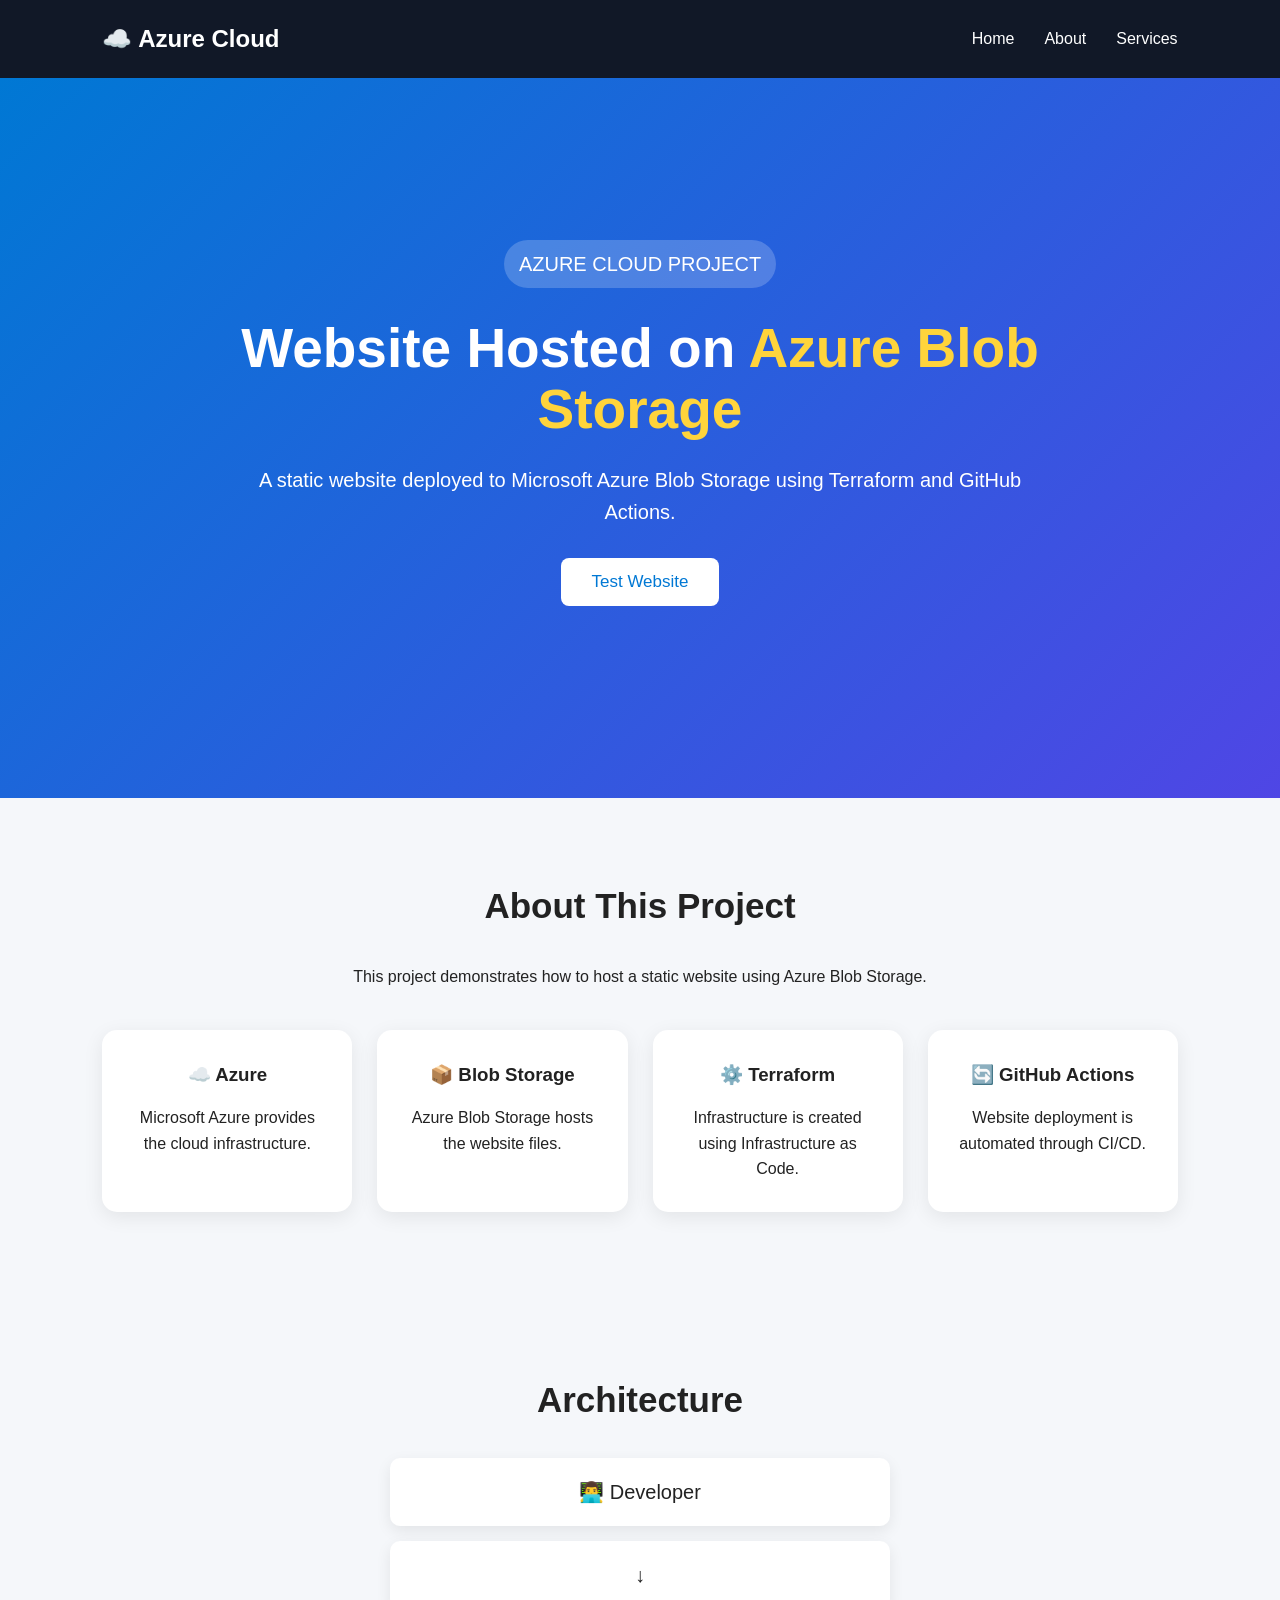
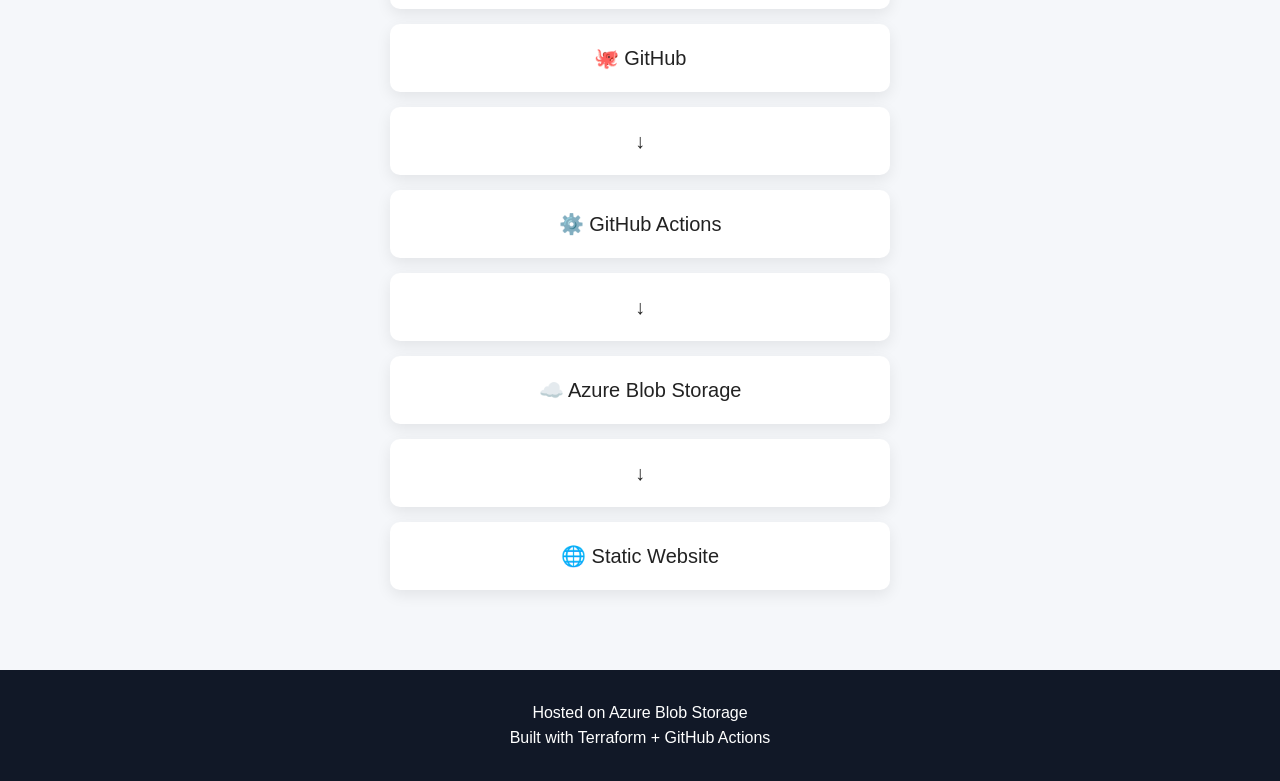
==== website/index.html @ b405672f "added deploy.yaml" ====
<!DOCTYPE html>
<html lang="en">

<head>
    <meta charset="UTF-8">
    <meta name="viewport" content="width=device-width, initial-scale=1.0">

    <title>Azure Blob Static Website 1</title>

    <link rel="stylesheet" href="style.css">
</head>

<body>

    <header>
        <nav>
            <h1>☁️ Azure Cloud</h1>

            <ul>
                <li><a href="#home">Home</a></li>
                <li><a href="#about">About</a></li>
                <li><a href="#services">Services</a></li>
            </ul>
        </nav>
    </header>

    <main>

        <section id="home" class="hero">

            <div class="hero-content">

                <p class="badge">AZURE CLOUD PROJECT</p>

                <h2>
                    Website Hosted on
                    <span>Azure Blob Storage</span>
                </h2>

                <p>
                    A static website deployed to Microsoft Azure Blob Storage
                    using Terraform and GitHub Actions.
                </p>

                <button onclick="showMessage()">
                    Test Website
                </button>

                <p id="message"></p>

            </div>

        </section>

        <section id="about" class="section">

            <h2>About This Project</h2>

            <p>
                This project demonstrates how to host a static website
                using Azure Blob Storage.
            </p>

            <div class="cards">

                <div class="card">
                    <h3>☁️ Azure</h3>
                    <p>Microsoft Azure provides the cloud infrastructure.</p>
                </div>

                <div class="card">
                    <h3>📦 Blob Storage</h3>
                    <p>Azure Blob Storage hosts the website files.</p>
                </div>

                <div class="card">
                    <h3>⚙️ Terraform</h3>
                    <p>Infrastructure is created using Infrastructure as Code.</p>
                </div>

                <div class="card">
                    <h3>🔄 GitHub Actions</h3>
                    <p>Website deployment is automated through CI/CD.</p>
                </div>

            </div>

        </section>

        <section id="services" class="section">

            <h2>Architecture</h2>

            <div class="architecture">

                <div>👨‍💻 Developer</div>
                <div>↓</div>
                <div>🐙 GitHub</div>
                <div>↓</div>
                <div>⚙️ GitHub Actions</div>
                <div>↓</div>
                <div>☁️ Azure Blob Storage</div>
                <div>↓</div>
                <div>🌐 Static Website</div>

            </div>

        </section>

    </main>

    <footer>

        <p>
            Hosted on Azure Blob Storage
        </p>

        <p>
            Built with Terraform + GitHub Actions
        </p>

    </footer>

    <script src="script.js"></script>

</body>

</html>
---- website/style.css ----
* {
    margin: 0;
    padding: 0;
    box-sizing: border-box;
}

body {
    font-family: Arial, sans-serif;
    line-height: 1.6;
    background: #f5f7fa;
    color: #222;
}

header {
    background: #111827;
    color: white;
    padding: 20px 8%;
}

nav {
    display: flex;
    justify-content: space-between;
    align-items: center;
}

nav h1 {
    font-size: 24px;
}

nav ul {
    display: flex;
    gap: 30px;
    list-style: none;
}

nav a {
    color: white;
    text-decoration: none;
}

.hero {
    min-height: 80vh;

    display: flex;
    align-items: center;
    justify-content: center;

    text-align: center;

    padding: 50px 20px;

    background:
        linear-gradient(
            135deg,
            #0078d4,
            #4f46e5
        );
}

.hero-content {
    max-width: 800px;
    color: white;
}

.badge {
    display: inline-block;

    padding: 8px 15px;

    border-radius: 30px;

    background: rgba(255,255,255,0.2);

    margin-bottom: 20px;
}

.hero h2 {
    font-size: 55px;
    line-height: 1.1;
    margin-bottom: 25px;
}

.hero h2 span {
    color: #ffd43b;
}

.hero p {
    font-size: 20px;
    margin-bottom: 30px;
}

button {
    padding: 14px 30px;

    border: none;
    border-radius: 8px;

    background: white;

    color: #0078d4;

    font-size: 17px;

    cursor: pointer;
}

button:hover {
    transform: scale(1.05);
}

.section {
    padding: 80px 8%;
    text-align: center;
}

.section h2 {
    font-size: 35px;
    margin-bottom: 30px;
}

.cards {
    display: grid;

    grid-template-columns:
        repeat(auto-fit, minmax(220px, 1fr));

    gap: 25px;

    margin-top: 40px;
}

.card {
    background: white;

    padding: 30px;

    border-radius: 15px;

    box-shadow:
        0 5px 20px rgba(0,0,0,0.08);
}

.card h3 {
    margin-bottom: 15px;
}

.architecture {
    max-width: 500px;

    margin: auto;

    display: flex;

    flex-direction: column;

    gap: 15px;

    font-size: 20px;
}

.architecture div {
    background: white;

    padding: 18px;

    border-radius: 10px;

    box-shadow:
        0 5px 15px rgba(0,0,0,0.08);
}

footer {
    background: #111827;

    color: white;

    text-align: center;

    padding: 30px;
}

@media(max-width: 700px) {

    .hero h2 {
        font-size: 38px;
    }

    nav {
        flex-direction: column;
        gap: 15px;
    }

}
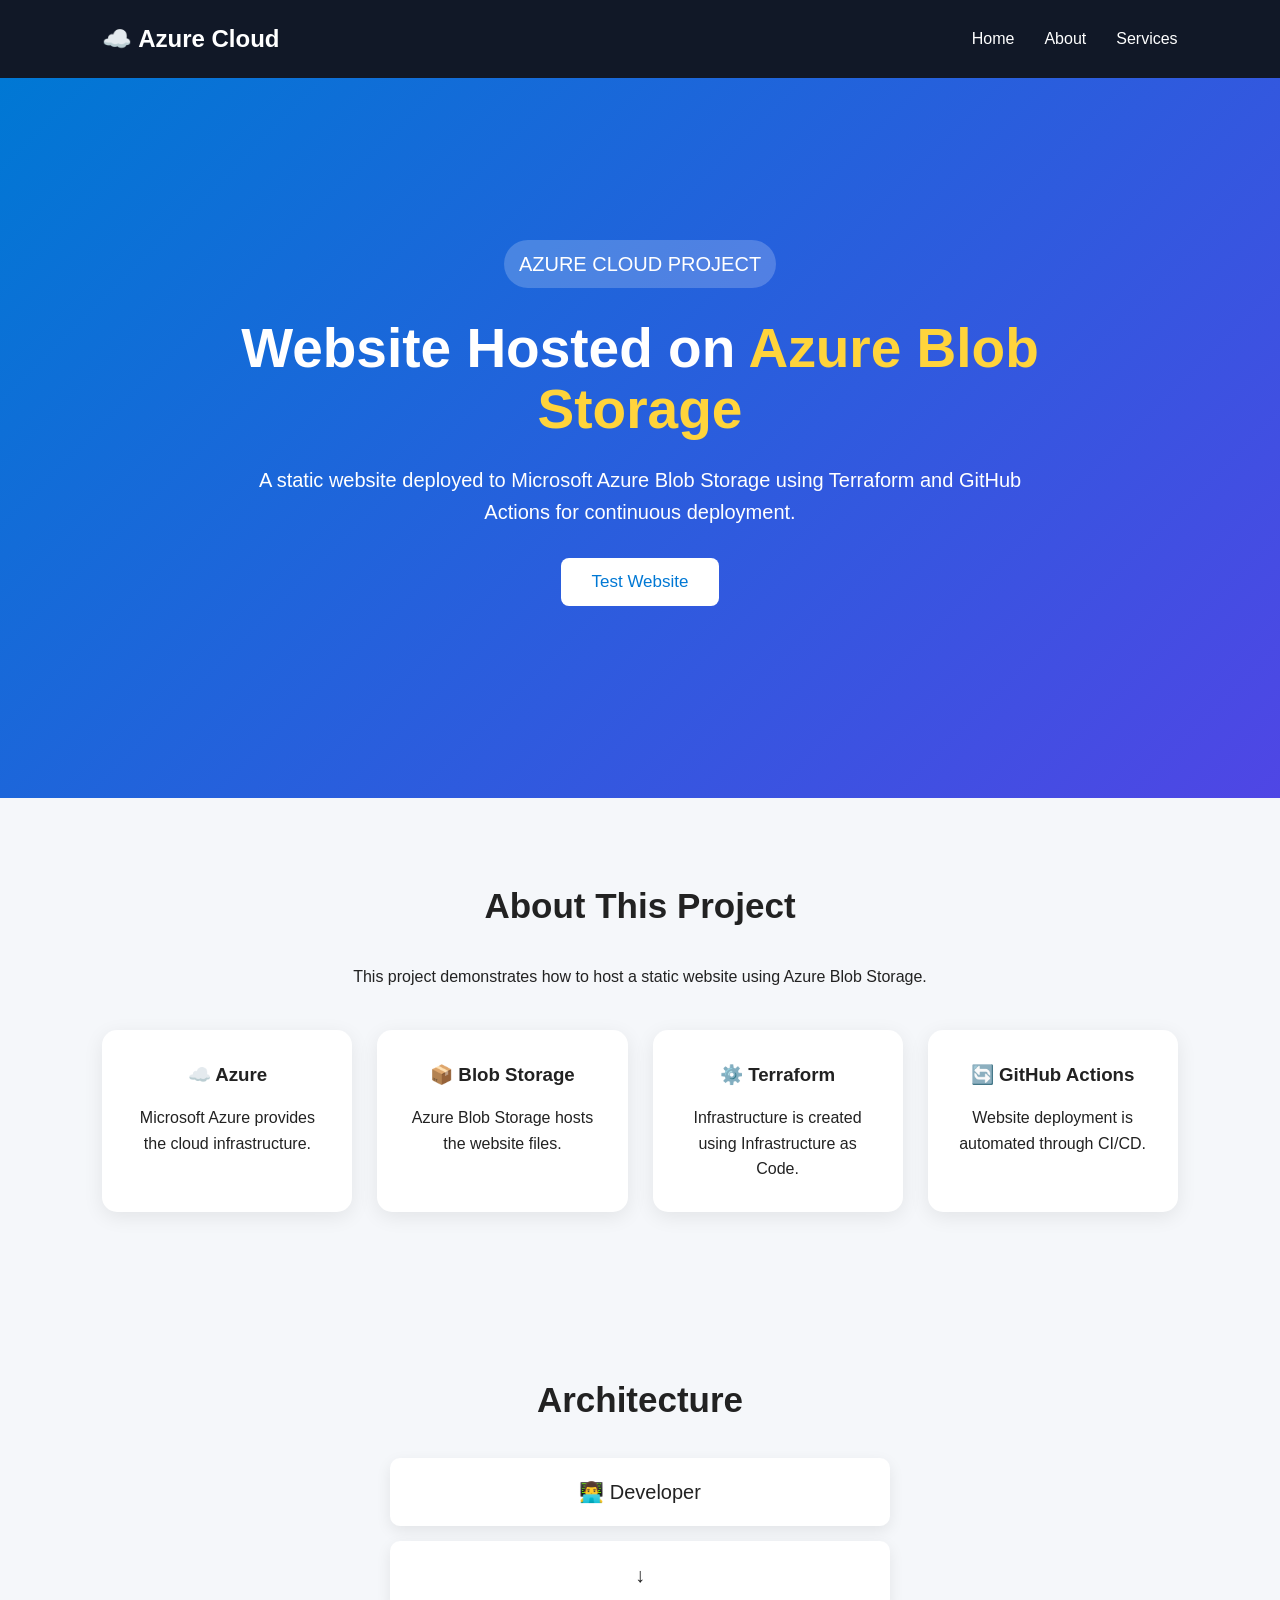
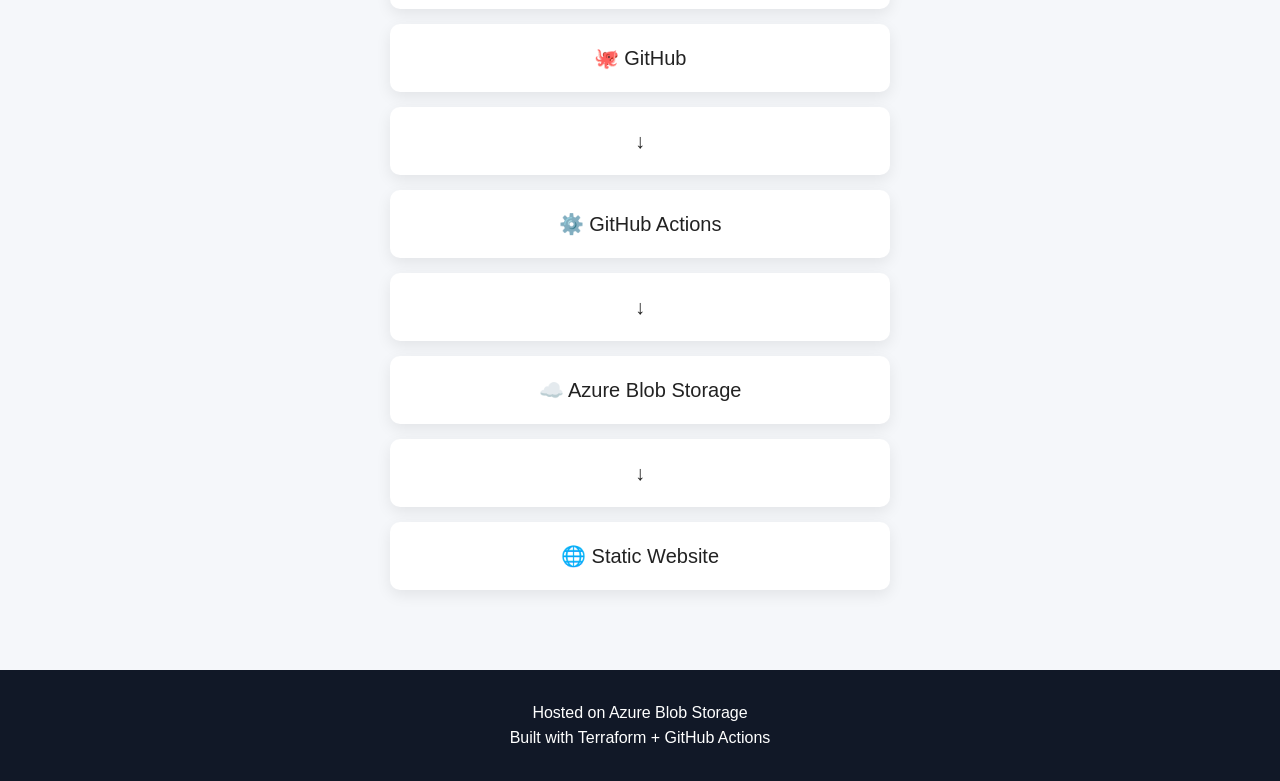
==== commit 7c546127: "some changes in index.html" ====
--- a/website/index.html
+++ b/website/index.html
@@ -39,9 +39,8 @@
 
                 <p>
                     A static website deployed to Microsoft Azure Blob Storage
-                    using Terraform and GitHub Actions.
+                    using Terraform and GitHub Actions for continuous deployment.
                 </p>
-
                 <button onclick="showMessage()">
                     Test Website
                 </button>
